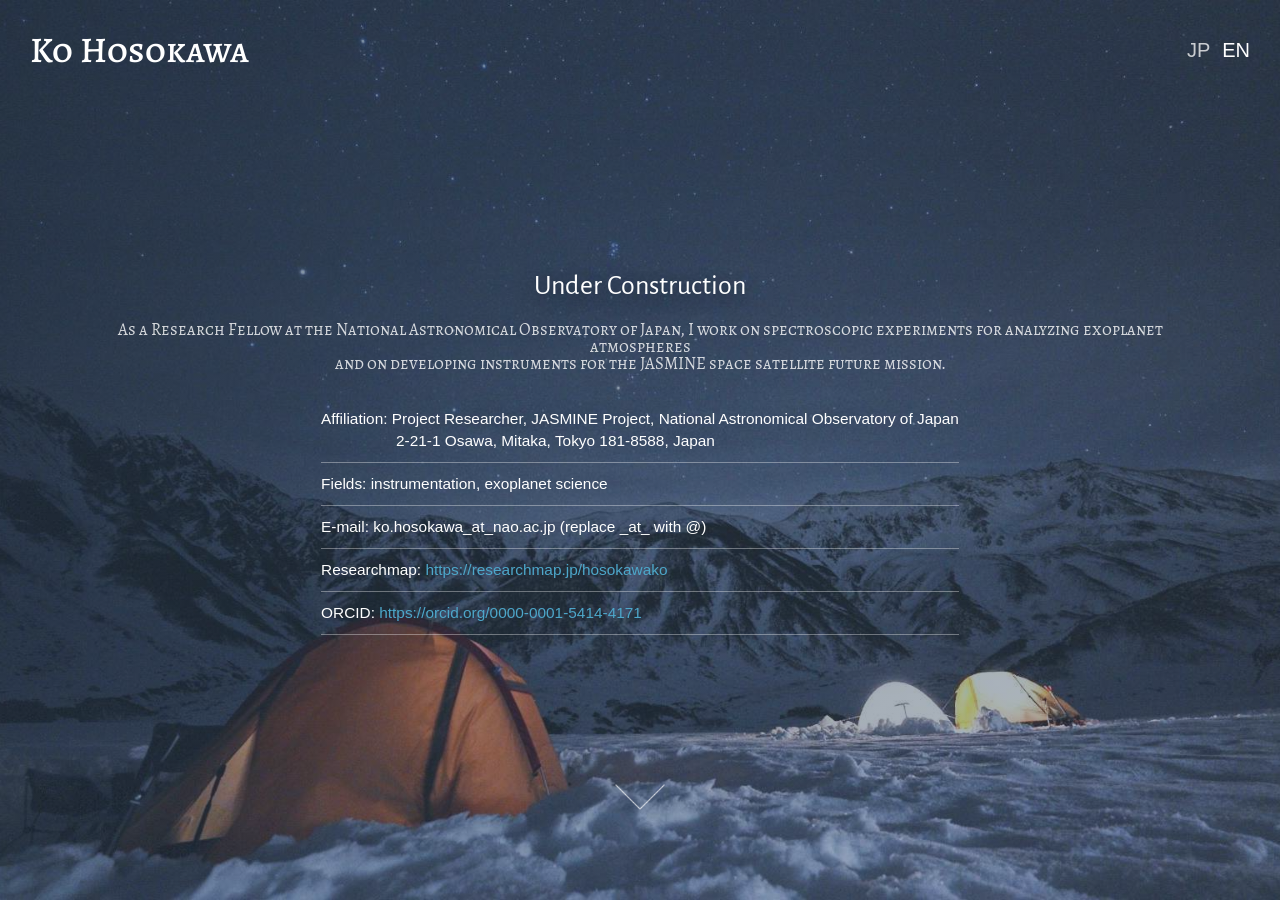
==== en.html @ 8be9e7e9 "260130-update" ====
<!DOCTYPE html>
<!--[if IE 7 ]><html class="ie ie7 lte9 lte8 lte7" lang="en-US"><![endif]-->
<!--[if IE 8]><html class="ie ie8 lte9 lte8" lang="en-US"><![endif]-->
<!--[if IE 9]><html class="ie ie9 lte9" lang="en-US"><![endif]-->
<!--[if (gt IE 9)|!(IE)]><!-->
<html class="noIE" lang="en-US">
<!--<![endif]-->
	<head>
		<title>Ko Hosokawa | CV</title>

		<meta http-equiv="X-UA-Compatible" content="IE=edge">
		<meta http-equiv="Content-Type" content="text/html; charset=UTF-8"/>
		<meta name="viewport" content="width=device-width, initial-scale = 1.0, maximum-scale=1.0, user-scalable=no"/>
		
		<link rel="stylesheet" href="https://fonts.googleapis.com/css?family=PT+Sans">
		<link rel="stylesheet" href="https://fonts.googleapis.com/css?family=Droid+Serif:regular,bold"/>
		<link rel="stylesheet" href="https://fonts.googleapis.com/css?family=Alegreya+Sans:regular,italic,bold,bolditalic"/>
		<link rel="stylesheet" href="https://fonts.googleapis.com/css?family=Nixie+One:regular,italic,bold,bolditalic"/>
		<link rel="stylesheet" href="https://fonts.googleapis.com/css?family=Alegreya+SC:regular,italic,bold,bolditalic"/>
		
		<link rel="stylesheet" href="assets/css/bootstrap.min.css">
		<link rel="stylesheet" href="assets/css/font-awesome.min.css">
		<link rel="stylesheet" href="assets/css/style.css" media="screen"/>
	</head>
	
	<body>
		<div id="wrapper">
			
			<div id="header" class="content-block header-wrapper">
				<div class="header-wrapper-inner">
					<section class="top clearfix">
						<div class="pull-left">
							<h1><a class="logo">Ko Hosokawa</a></h1>
						</div>
						<div class="pull-right lang-switch">
							<a class="flag-link" href="index.html" aria-label="日本語ページ">JP</a>
							<a class="flag-link active" href="en.html" aria-label="English page">EN</a>
						</div>
					</section>
					<section class="center hero">
						<div id="profile" class="hero-profile container text-center">
							<div class="slogan">
							Under Construction
							</div>
							<div class="secondary-slogan">
								As a Research Fellow at the National Astronomical Observatory of Japan, I work on spectroscopic experiments for analyzing exoplanet atmospheres<br>
								and on developing instruments for the JASMINE space satellite future mission.
							</div>
							<ul class="lined-list hero-profile-list">
								<li>Affiliation: Project Researcher, JASMINE Project, National Astronomical Observatory of Japan<br>
								　　　　　2-21-1 Osawa, Mitaka, Tokyo 181-8588, Japan</li>
								<li>Fields: instrumentation, exoplanet science</li>
								<li>E-mail: ko.hosokawa_at_nao.ac.jp (replace _at_ with @)</li>
								<li>Researchmap: <a href="https://researchmap.jp/hosokawako" target="_blank" rel="noopener">https://researchmap.jp/hosokawako</a></li>
								<li>ORCID: <a href="https://orcid.org/0000-0001-5414-4171" target="_blank" rel="noopener">https://orcid.org/0000-0001-5414-4171</a></li>
							</ul>
						</div>
					</section>
					
					<section class="bottom">
						<a id="scrollToContent" href="#background">
							<img src="assets/images/arrow_down.png" alt="Scroll down">
						</a>
					</section>
				</div>
			</div><!-- header -->

			<!-- <div class="content-block cv-section" id="research">
				<div class="container">
					<header class="block-heading cleafix">
						<h1>Main Research &amp; Development</h1>
						<h3>Gas-Cell Spectroscopy</h3>
					</header>
					<p class="indent-text">Currently, many exoplanets being studied by ground-based and space telescopes are thought to possess hot atmospheres dominated by hydrogen and helium.
Advances in observational techniques for obtaining high-resolution spectral data of exoplanets and in their analysis methods have enabled the estimation of atmospheric composition, temperature, and pressure structures from the shapes of molecular absorption lines in the spectra in recent years.
						However, the accuracy of these estimates heavily depends on experimental data for molecular absorption lines. Currently, there is a significant lack of accumulated data measured in high-temperature environments different from Earth's, or in atmospheres dominated by hydrogen and helium.
						　Therefore, we developed an experimental system capable of recreating conditions similar to exoplanetary atmospheres. This system involves sealing a mixture of hydrogen, helium, and a small amount of molecules (methane in the graph below) into a cylindrical glass cell and heating it in an electric furnace up to 1000K.
						By passing laser light through this gas cell and recording changes in transmitted light with a photodiode sensor while varying the wavelength, we can measure molecular absorption spectra.
                        Molecular absorption lines broaden due to collisions with background molecules (pressure broadening), and this broadening differs between Earth's atmosphere and hydrogen-dominant atmospheres. By comparing the obtained experimental spectra with models,
						we have for the first time experimentally measured the pressure broadening of methane molecular absorption lines under hydrogen and helium background atmospheres. (Hosokawa et al., 2025)
We are currently updating the experimental setup to analyze carbon monoxide (CO), which, like methane, exhibits prominent absorption in planetary atmospheric spectra.</p>

					<div class="row">
						<div class="col-sm-6">
							<img class="Experimental-setup" src="assets/images/Gascell-overview_fig_HP.png" alt="Gas cell experimental setup">
						</div>
						<div class="col-sm-6">
							<img class="CH4-spectra" src="assets/images/240703_w1600-1630_r00025_CH4VMR01-5path_T300-1000K_VSTemp_overlay.jpg" alt="CH4 spectra">
						</div>
					</div>

					<div class="spacer-lg"></div>

					<h3>Detector Box Unit for the JASMINE Infrared Astrometry Satellite</h3>
					<p class="indent-text">JASMINE is an infrared astrometry mission targeting the Galactic center region and mid-period M-dwarf planet transits, aiming for launch around 2032. I develop the Detector Box Unit (DBU) that houses and cools the focal plane detector while shielding stray light and heat.</p>
					<p class="indent-text">JASMINE mission site: <a href="https://jasmine.nao.ac.jp/" target="_blank" rel="noopener">https://jasmine.nao.ac.jp/</a></p>
					<div class="text-center research-image-wrapper">
						<a href="https://www.isas.jaxa.jp/missions/spacecraft/future/jasmine.html" target="_blank" rel="noopener">
							<img class="JASMINE" src="assets/images/JASMINE_main4.jpg" alt="JASMINE satellite">
						</a>
					</div>
					<section class="block-body">
					</section>
				</div>
			</div>

			<div class="content-block cv-section alt" id="background">
				<div class="container">
					<header class="block-heading cleafix">
						<h1>Education &amp; Work</h1>
					</header>
					<section class="block-body">
						<div class="cv-timeline">
							<div class="cv-item">
								<div class="cv-year">Apr 2025 – Present</div>
								<div class="cv-content">
									<div class="cv-title">Project Researcher</div>
									<div class="cv-meta">National Astronomical Observatory of Japan, JASMINE Project</div>
									<p class="cv-note"></p>
								</div>
							</div>
							<div class="cv-item">
								<div class="cv-year">Apr 2021 – Mar 2025</div>
								<div class="cv-content">
									<div class="cv-title">Ph.D. in Science</div>
									<div class="cv-meta">SOKENDAI (Graduate University for Advanced Studies), Astronomy</div>
									<p class="cv-note">Thesis: “Experimental Study of Hot CH<sub>4</sub> Spectral Line Broadening in H<sub>2</sub> and He Environment for the Atmospheres of Substellar Objects”</p>
								</div>
							</div>
							<div class="cv-item">
								<div class="cv-year">Apr 2018 – Mar 2021</div>
								<div class="cv-content">
									<div class="cv-title">R&amp;D Engineer (Electrical Systems)</div>
									<div class="cv-meta">Honda Motor Co., Ltd.</div>
									<p class="cv-note">Developed electrical systems for motorcycles</p>
								</div>
							</div>
							<div class="cv-item">
								<div class="cv-year">Apr 2016 – Mar 2018</div>
								<div class="cv-content">
									<div class="cv-title">M.Sc. (Science), withdrew after completion</div>
									<div class="cv-meta">SOKENDAI, Astronomy</div>
									<p class="cv-note"></p>
								</div>
							</div>
							<div class="cv-item">
								<div class="cv-year">Apr 2012 – Mar 2016</div>
								<div class="cv-content">
									<div class="cv-title">B.Sc. (Science)</div>
									<div class="cv-meta">Tohoku University, Department of Geophysics</div>
									<p class="cv-note"></p>
								</div>
							</div>
						</div>
					</section>
				</div>
			</div>

			<div class="content-block cv-section" id="publications">
				<div class="container">
					<header class="block-heading cleafix">
						<h1>Publications</h1>
					</header>
					<section class="block-body">
						<h3 class="section-subtitle">First-Author (Peer-Reviewed)</h3>
						<ol class="pub-list">
							<li><span class="pub-title">Measurement of Methane Line Broadening in Hot Hydrogen/Helium Atmospheres at λ = 1.60–1.63 μm for Substellar Object Spectroscopy</span>, ApJ 984, 92–108, 2025 (Hosokawa et al.)</li>
						</ol>

						<h3 class="section-subtitle">Co-Author (Peer-Reviewed)</h3>
						<ol class="pub-list">
							<li><span class="pub-title">Differentiable Modeling of Planet and Substellar Atmosphere: High-Resolution Emission, Transmission, and Reflection Spectroscopy with ExoJAX2</span>, ApJ 985, 2, 263, 2025 (Kawahara, Kawashima, Tada, Ishikawa, <b>Hosokawa</b>, et al.)</li>
						</ol>
					</section>
				</div>
			</div>

			<div class="content-block cv-section alt" id="presentations">
				<div class="container">
					<header class="block-heading cleafix">
						<h1>Presentations</h1>
					</header>
					<section class="block-body">
						<h3 class="section-subtitle">Oral</h3>
						<ul class="pub-list">
							<li>High-temperature CH<sub>4</sub> line broadening in H<sub>2</sub>/He for exoplanet/brown dwarf atmospheres, Optical &amp; Infrared Astronomy Symposium (thesis session), 2025/11</li>
							<li>Experimental Determination of CH<sub>4</sub> Pressure-Broadening in Hot H<sub>2</sub>/He Atmosphere Using Bayesian Inference, Astronomical Society of Japan Autumn Meeting, 2025/09</li>
							<li>High-Temperature Gas Cell Experiment: Molecular Spectra in H<sub>2</sub>-Dominated Atmospheres for Exoplanet Studies, Visible-Infrared Instrumentation Workshop 2024, 2024/11</li>
							<li>Spectral Line Profile Measurement of Methane for Investigating Atmospheres Rich in H<sub>2</sub> and He, Japan Geoscience Union Meeting, 2024/05</li>
						</ul>

						<h3 class="section-subtitle">Poster</h3>
						<ul class="pub-list">
							<li>Optical measurements in simulated exoplanet atmospheres, 25th Space Science Symposium (with booth poster), 2025/08</li>
							<li>Pressure-broadening Measurement of CH<sub>4</sub> in H<sub>2</sub>/He at 1.6 μm for Gaseous Exoplanet Atmospheres, 26th International Conference on Spectral Line Shapes, 2024/06</li>
						</ul>
					</section>
				</div>
			</div>

			<div class="content-block cv-section" id="grants">
				<div class="container">
					<header class="block-heading cleafix">
						<h1>Grants &amp; Fellowships</h1>
					</header>
					<section class="block-body">
						<h3 class="section-subtitle">Grants (PI)</h3>
						<ul class="lined-list">
							<li>Astronomy Promotion Foundation Research Grant, Nov 2025 (total 500k JPY)<br>“Building a versatile high-temperature molecular absorption experiment platform for precise exoplanet atmospheric analyses”</li>
							<li>JSPS KAKENHI, Research Activity Start-up, Jul 2025 – Mar 2027 (total 2.73M JPY; direct 2.10M)<br>“Expanding experimental foundations for high-temperature molecular absorption to refine exoplanet atmospheric analysis”</li>
						</ul>

						<h3 class="section-subtitle">Fellowships</h3>
						<ul class="lined-list">
							<li>Tobe Maki Foundation Scholarship: Apr 2024 – Mar 2025</li>
							<li>SOKENDAI Fellowship (Challenger Type): Apr 2022 – Mar 2024 (JST SPRING, JPMJSP2104)</li>
							<li>Junior Research Associate: Oct 2016 – Mar 2018; Apr 2021 – Mar 2022; Apr 2024 – Mar 2025 (NAOJ)</li>
						</ul>
					</section>
				</div>
			</div>

			<div class="content-block cv-section alt" id="awards">
				<div class="container">
					<header class="block-heading cleafix">
						<h1>Awards</h1>
					</header>
					<section class="block-body">
						<ul class="lined-list">
							<li>Best Presentation, Optical &amp; Infrared Astronomy Symposium (Thesis Session), 2025/11</li>
							<li>Gold Prize, Young Researcher Award, Visible-Infrared Instrumentation Workshop 2024, 2024/11</li>
						</ul>
					</section>
				</div>
			</div>

			<div class="content-block cv-section" id="patents">
				<div class="container">
					<header class="block-heading cleafix">
						<h1>Patents</h1>
					</header>
					<section class="block-body">
						<ul class="lined-list">
							<li>Patent 7413572: Akira Hosokawa, Masato Nakata, Akihiko Tomoda, Shunichi Nakabayashi, “Vehicle”</li>
							<li>11 co-inventor patents on motorcycle sensors and vehicle control<br>
								(Patent Nos. 7197551, 7197552, 7232162, 7331270, 7342287, 7366142, 7416675, 7428619, 7499401, 7503703, 7530506)</li>
						</ul>
					</section>
				</div>
			</div>

			<div class="content-block" id="footer">
				<div class="container">
					<div class="row">
						<div class="col-xs-6">&copy; 2026 Ko Hosokawa</div>
					</div>
				</div>
			</div>#footer -->


		</div><!--/#wrapper-->




		<script src="assets/js/jquery-2.1.3.min.js"></script>
		<script src="assets/js/jquery-migrate-1.2.1.min.js"></script>
		<script src="assets/js/bootstrap.min.js"></script>
		<script src="assets/js/jquery.actual.min.js"></script>
		<script src="assets/js/jquery.scrollTo.min.js"></script>
		<script src="assets/js/script.js"></script>

	</body>
</html>
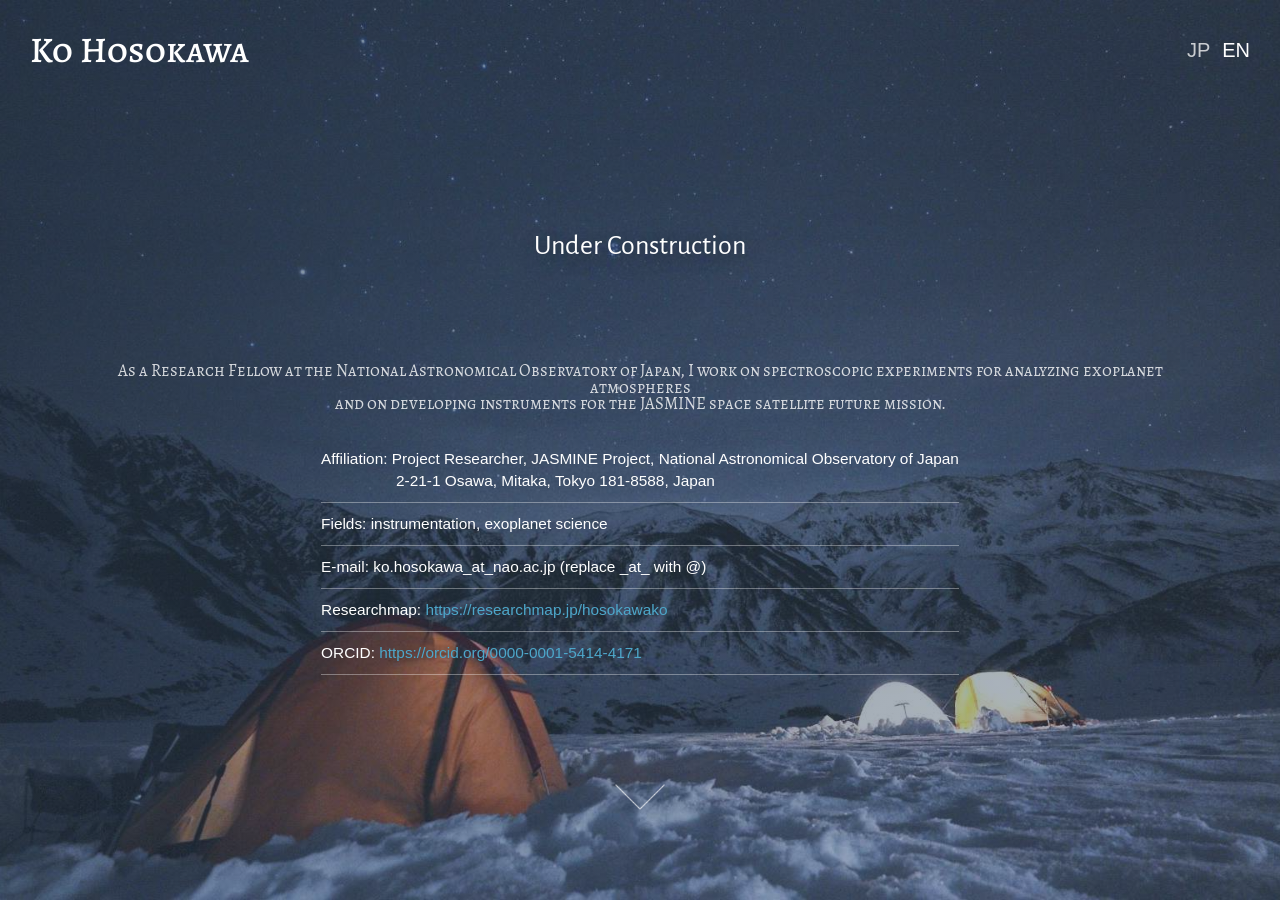
==== commit 92ddffa9: "261119Update" ====
--- a/en.html
+++ b/en.html
@@ -116,7 +116,7 @@
 								<div class="cv-content">
 									<div class="cv-title">Project Researcher</div>
 									<div class="cv-meta">National Astronomical Observatory of Japan, JASMINE Project</div>
-									<p class="cv-note"></p>
+									<p class="cv-note">Concurrent appointment: Sep 2026 – Present, Adjunct Lecturer, Hosei University (Experiments of Fundamental Sciences I)</p>
 								</div>
 							</div>
 							<div class="cv-item">
@@ -162,12 +162,19 @@
 						<h1>Publications</h1>
 					</header>
 					<section class="block-body">
-						<h3 class="section-subtitle">First-Author (Peer-Reviewed)</h3>
+						<h3 class="section-subtitle">First-Author</h3>
+						<h4 class="publication-review-subtitle">Peer-Reviewed</h4>
 						<ol class="pub-list">
 							<li><span class="pub-title">Measurement of Methane Line Broadening in Hot Hydrogen/Helium Atmospheres at λ = 1.60–1.63 μm for Substellar Object Spectroscopy</span>, ApJ 984, 92–108, 2025 (Hosokawa et al.)</li>
 						</ol>
 
-						<h3 class="section-subtitle">Co-Author (Peer-Reviewed)</h3>
+						<h4 class="publication-review-subtitle">Non-Peer-Reviewed</h4>
+						<ol class="pub-list">
+							<li><a href="https://www.spiedigitallibrary.org/conference-proceedings-of-spie/14149/3102176/High-temperature-transmission-spectroscopy-system-for-molecular-pressure-broadening-measurements/10.1117/12.3102176.full" target="_blank" rel="noopener"><span class="pub-title">High-temperature transmission spectroscopy system for molecular pressure broadening measurements in exoplanetary atmospheric conditions</span></a>, Proc. SPIE 14149, 96, 2026 (Hosokawa et al.)</li>
+						</ol>
+
+						<h3 class="section-subtitle">Co-Author</h3>
+						<h4 class="publication-review-subtitle">Peer-Reviewed</h4>
 						<ol class="pub-list">
 							<li><span class="pub-title">Differentiable Modeling of Planet and Substellar Atmosphere: High-Resolution Emission, Transmission, and Reflection Spectroscopy with ExoJAX2</span>, ApJ 985, 2, 263, 2025 (Kawahara, Kawashima, Tada, Ishikawa, <b>Hosokawa</b>, et al.)</li>
 						</ol>
--- a/assets/css/style.css
+++ b/assets/css/style.css
@@ -0,0 +1,867 @@
+
+
+
+
+/* ///////////////////////////////////////////////////////////////////// 
+//  01 - Global 
+/////////////////////////////////////////////////////////////////////*/
+
+* {outline: none !important;}
+
+::selection {
+	background-color: #475B6F;
+	color: #fff;
+}
+
+html {
+	-webkit-font-smoothing: antialiased;
+	text-rendering: optimizeLegibility;
+	-webkit-text-size-adjust: none;
+	-ms-text-size-adjust: none;
+	overflow-y: scroll;
+	scroll-behavior: smooth;
+}
+
+body {
+	color: #6a6a6a;	
+	background: #f1f0f0;
+}
+
+p {margin: 0 0 20px 0;	}
+
+img {
+	max-width: 100%;
+	height: auto;
+}
+
+a {
+	text-decoration: none;
+	outline: none;
+}
+
+a{	
+	color: #4da7ca;
+	-o-transition: all .4s;
+	-ms-transition: all .4s;
+	-moz-transition: all .4s;
+	-webkit-transition: all .4s;
+	transition: all .4s;
+}
+
+a:hover {
+	color: #4290ae;	
+}
+
+
+h1, h2, h3, h4, h5, h6{		
+	margin: 0 0 15px 0;	
+	color: #3A4F52;
+	font-family: 'Alegreya Sans';
+}
+
+.btn{border-radius: 0;}
+.btn-o {
+    border: 1px solid #3A4F52;
+    color: #3A4F52;
+}
+.btn-o:hover {
+    background: #3A4F52;
+    color: white;
+}
+.btn.btn-o-white {
+    border: 1px solid white;
+    color: white;
+	background: transparent;
+}
+.btn.btn-o-white:hover {
+	background: white;
+	color: #6a6a6a;
+}
+.hero-actions .btn {
+	margin: 0 10px 10px 0;
+}
+
+
+/*////////////////////////////////////////////////////////////////////////
+//  01.5 - CV layout
+///////////////////////////////////////////////////////////////////////*/
+
+.cv-section {
+	background: #f8f9fb;
+	color: #3A4F52;
+}
+.cv-section.alt {
+	background: #ffffff;
+}
+
+.block-heading p {
+	max-width: 760px;
+	color: #5a6670;
+}
+
+.lined-list {
+	list-style: none;
+	padding-left: 0;
+	margin: 0;
+	font-size: 1.1em;
+}
+.lined-list li {
+	padding: 10px 0;
+	border-bottom: 1px solid #e3e7eb;
+}
+
+.cv-timeline {
+	border-left: 2px solid #d8dee4;
+	padding-left: 25px;
+}
+.cv-item {
+	position: relative;
+	margin-bottom: 25px;
+}
+.cv-item:before {
+	content: '';
+	position: absolute;
+	left: -32px;
+	top: 8px;
+	width: 14px;
+	height: 14px;
+	background: #4da7ca;
+	border-radius: 50%;
+	box-shadow: 0 0 0 4px rgba(77,167,202,0.15);
+}
+.cv-year {
+	font-weight: 700;
+	color: #2B3E51;
+	margin-bottom: 6px;
+}
+.cv-title {
+	font-size: 18px;
+	font-weight: 700;
+}
+.cv-meta {
+	color: #6a6a6a;
+	font-style: italic;
+	margin-bottom: 6px;
+	font-size: 1.1em;
+}
+.cv-note {
+	margin-bottom: 0;
+	color: #4c5560;
+	font-size: 1.1em;
+}
+
+.section-subtitle {
+	margin-top: 30px;
+	font-weight: 700;
+	letter-spacing: 0.3px;
+}
+
+.publication-review-subtitle {
+	margin: 14px 0 10px 10px;
+	font-weight: 700;
+	letter-spacing: 0.2px;
+}
+
+.pub-list {
+	margin-left: 20px;
+	line-height: 1.5em;
+	font-size: 1.1em;
+}
+.pub-list.unstyled {
+	list-style: none;
+	margin-left: 0;
+	padding-left: 0;
+}
+.pub-title {
+	font-weight: 700;
+	color: #2B3E51;
+}
+.pub-venue {
+	color: #6a6a6a;
+}
+
+/* Keep the gas cell setup and spectra images the same height while preserving aspect ratios */
+.experiment-images {
+	display: flex;
+	gap: 20px;
+	align-items: center;
+	justify-content: center;
+	flex-wrap: nowrap;
+	width: 100%;
+}
+.experiment-item {
+	display: flex;
+	flex-direction: column;
+	align-items: center;
+	margin: 0;
+}
+.experiment-item-setup {
+	flex: 0 0 40%;
+	max-width: 40%;
+}
+.experiment-item-spectra {
+	flex: 0 0 60%;
+	max-width: 60%;
+}
+.Experimental-setup,
+.CH4-spectra {
+	height: 260px;
+	max-height: 260px;
+	width: auto;
+	max-width: 100%;
+	object-fit: contain;
+	display: block;
+}
+.experiment-caption {
+	margin-top: 2px;
+	font-size: 1em;
+	color: inherit;
+	text-align: center;
+}
+
+@media (max-width: 768px) {
+	.experiment-images {
+		flex-wrap: wrap;
+	}
+	.experiment-item {
+		flex: 0 0 100%;
+		max-width: 100%;
+	}
+	.Experimental-setup,
+	.CH4-spectra {
+		height: 220px;
+		max-height: 220px;
+	}
+}
+
+.section-subsubtitle {
+	margin-top: 20px;
+	font-size: 15px;
+	font-weight: 700;
+	letter-spacing: 0.3px;
+	color: #2B3E51;
+}
+
+.cv-tiles {
+	list-style: none;
+	padding-left: 0;
+	margin: 0;
+	display: grid;
+	grid-template-columns: repeat(auto-fit, minmax(260px, 1fr));
+	grid-gap: 15px;
+}
+.cv-tiles li {
+	background: #ffffff;
+	border: 1px solid #e3e7eb;
+	padding: 18px;
+	box-shadow: 0 8px 18px rgba(0,0,0,0.03);
+}
+.tile-label {
+	font-size: 12px;
+	letter-spacing: 1px;
+	text-transform: uppercase;
+	color: #4da7ca;
+	margin-bottom: 6px;
+}
+.tile-title {
+	font-size: 16px;
+	font-weight: 700;
+	color: #2B3E51;
+	margin-bottom: 4px;
+}
+.tile-meta {
+	color: #6a6a6a;
+}
+
+
+/*////////////////////////////////////////////////////////////////////////
+//  02 - Header
+///////////////////////////////////////////////////////////////////////*/
+
+#header {	
+	position: relative;
+	padding: 0 !important;
+}
+
+#header.header-wrapper {
+	background: url(../images/IMG_20211117_091901.jpg) no-repeat center center;
+	background-size: cover;
+	display: table;
+	height: 100vh;
+	width: 100%;
+	position: relative;
+	z-index: 1;
+	overflow-x: hidden; 
+}
+#header.header-wrapper:after {
+	content: '';
+	position: absolute;
+	top: 0;
+	left: 0;
+	right: 0;
+	bottom: 0;
+	background: linear-gradient(135deg, rgba(43,62,81,0.6), rgba(71,91,111,0.4));
+	z-index: 0;
+}
+
+@media screen and (max-width: 767px) and (orientation: landscape) {
+    #header.header-wrapper {
+		height: auto;
+		min-height: 100vh;
+		padding: 0px; 
+	} 
+}
+
+#header.header-wrapper .header-wrapper-inner {
+    display: table-cell;
+    text-align: center;
+    vertical-align: middle;
+    position: relative;
+    z-index: 2;
+}
+
+#header .top {
+	position:fixed;
+	top:0;
+	width: 100%;
+	padding: 30px;
+	height: auto;
+	z-index: 500;
+	-o-transition: all .5s;
+	-ms-transition: all .5s;
+	-moz-transition: all .5s;
+	-webkit-transition: all .5s;	
+	transition: all .5s;		
+}
+
+#header .top.solid {
+    background: #475B6F;
+    padding-top: 15px;
+    padding-bottom: 15px;
+}
+
+#header .top h1{
+	margin-bottom: 0;
+}
+#header .top.solid .toggleDrawer i {
+    padding-top: 8px;
+}
+#header .lang-switch {
+	padding-top: 6px;
+}
+.flag-link {
+	display: inline-block;
+	margin-left: 8px;
+	font-size: 20px;
+	color: white;
+	text-decoration: none;
+	opacity: 0.75;
+}
+.flag-link:hover, .flag-link.active {
+	opacity: 1;
+}
+
+#header .logo, #header .toggleDrawer{
+	font-family: 'Alegreya SC';
+	color: white;
+}
+
+#header .slogan{
+	font-size: 2em;
+	margin-bottom: 15px;
+	line-height: 1.5em;
+	font-family: 'Alegreya Sans';
+	color: white;
+	text-shadow: 0 6px 18px rgba(0,0,0,0.35);
+}
+/* Smaller, clearer sizing when the profile is shown in the hero */
+.hero-profile .slogan {
+	font-size: 2em;
+}
+#header .hero-profile .slogan {
+	margin-bottom: 96px;
+}
+
+#header .secondary-slogan{
+	font-size: 1.6em;
+	color: rgba(255,255,255,.5);
+	line-height: 1em;
+	font-family: 'Alegreya SC';
+}
+#header .hero {
+	padding: 20px;
+}
+#header .hero .secondary-slogan {
+	margin-bottom: 15px;
+	color: rgba(255,255,255,0.8);
+	font-size: 1.2em;
+	font-family: 'Alegreya SC';
+}
+.hero-profile .lined-list li {
+	color: white;
+	border-color: rgba(255,255,255,0.35);
+}
+.hero-profile-list {
+	display: inline-block;
+	text-align: left;
+	margin-top: 10px;
+}
+.hero-profile-details {
+	display: flex;
+	align-items: center;
+	justify-content: center;
+	gap: 80px;
+	width: 100%;
+}
+.hero-profile-details .hero-profile-list {
+	flex: 0 1 auto;
+	min-width: 0;
+	width: auto;
+	margin: 0;
+}
+.hero-profile-photo {
+	display: block;
+	flex: 0 1 auto;
+	width: 22%;
+	max-width: 190px;
+	height: auto;
+	margin: 0;
+}
+.hero-avatar {
+	display: inline-block;
+	border-radius: 50%;
+	padding: 6px;
+	background: rgba(255,255,255,0.2);
+	box-shadow: 0 10px 30px rgba(0,0,0,0.25);
+}
+.hero-avatar img {
+	width: 190px;
+	max-width: 100%;
+	border-radius: 50%;
+	border: 3px solid rgba(255,255,255,0.8);
+}
+.research-image {
+	width: 100%;
+	height: 260px;
+	object-fit: cover;
+	border: 4px solid #e3e7eb;
+	box-shadow: 0 12px 24px rgba(0,0,0,0.08);
+	margin-bottom: 20px;
+}
+.indent-text {
+	text-indent: 1.2em;
+	margin-bottom: 18px;
+	font-size: 1.1em;
+}
+.spacer-lg {
+	height: 48px;
+}
+.research-image-wrapper {
+	margin-top: 10px;
+}
+@media (max-width: 767px) {
+	.research-image {
+		height: 200px;
+	}
+}
+.JASMINE {
+	width: 60%;
+	height: auto;
+	max-width: 1000px;
+}
+
+#header .bottom {
+    bottom: 10%;
+	display: block;
+	position: absolute;
+	width: 100%;
+	z-index: 3;
+}
+#header .bottom a img {
+    width: 50px;
+}
+#header .bottom a {
+    opacity: 0.7;
+}
+#header .bottom a:hover {
+    opacity: 1;
+}
+
+
+/*////////////////////////////////////////////////////////////////////////
+//  03 - Drawer with menu
+///////////////////////////////////////////////////////////////////////*/
+
+
+/*////////////////////////////////////////////////////////////////////////
+//  04 - Parallax styles
+///////////////////////////////////////////////////////////////////////*/
+
+.content-block{
+	background:transparent no-repeat center center fixed;
+	-webkit-background-size:100%;
+	-moz-background-size:100%;
+	-o-background-size:100%;
+	background-size:100%;
+	background-size:cover;
+	-webkit-background-size:cover;
+	-moz-background-size:cover;
+	-o-background-size:cover;
+	overflow:hidden;
+	padding: 60px 0;
+}
+.parallax{
+	padding: 80px 0;
+}
+
+.block-body {
+	margin-top: 60px;
+}
+
+#services {
+	background-image: url(../images/traffic.jpg);
+	color: white;
+}
+#parallax {
+	background-image: url(../images/blue_mac2.jpg);
+	color: white;
+}
+#contact {
+	background-image: url(../images/newsletter-bg.png);
+	color: white;
+	background-color: #405162;
+}
+#parallax h1{
+	margin-bottom: 60px;
+	color: white;
+}
+
+
+
+
+/*////////////////////////////////////////////////////////////////////////
+//  05 - Recent works
+///////////////////////////////////////////////////////////////////////*/
+
+.recent-work {
+    width: 100%;
+    padding-bottom: 27%;
+    background: #C3C9CC;
+    display: table;
+    text-align: center;
+    vertical-align: middle;
+    padding-top: 27%;
+    background-size: 100%;
+    background-repeat: no-repeat;
+    background-position: center;
+    position: relative;
+    margin-bottom: 30px;
+}
+
+.recent-work span{
+	margin-top: -18px;
+	opacity: 0;
+	position: relative;
+	z-index: 1;
+}
+.recent-work:before {
+    background: rgba(2, 56, 58, 0.7);
+    height: 100%;
+    width: 100%;
+    position: absolute;
+    left: 0;
+    top: 0;
+    content: '';
+    opacity: 0;
+    -o-transition: all .2s;
+	-ms-transition: all .2s;
+	-moz-transition: all .2s;
+	-webkit-transition: all .2s;
+	transition: all .2s;
+}
+.recent-work:hover {
+    background-size: 200%;
+    background-position: center;
+}
+.recent-work:hover:before, .recent-work:hover span {
+    opacity: 1;
+}
+
+
+
+
+
+/*////////////////////////////////////////////////////////////////////////
+//  06 - Services
+///////////////////////////////////////////////////////////////////////*/
+
+#services h1, #services h2{
+	color: white;
+}
+.service i {
+    font-size: 60px;
+}
+.service {
+    padding: 0 25px;
+}
+
+
+
+
+/*////////////////////////////////////////////////////////////////////////
+//  07 - Blog
+///////////////////////////////////////////////////////////////////////*/
+
+
+#blog .blog-post img {
+    margin-bottom: 20px;
+}
+#blog .date {
+    margin-bottom: 15px;
+    font-style: italic;
+}
+
+
+/*////////////////////////////////////////////////////////////////////////
+//  08 - Testimonials
+///////////////////////////////////////////////////////////////////////*/
+
+
+#testimonials{
+	text-align: center;
+}
+#testimonials .testimonial > img {
+    border-radius: 100%;
+    margin-bottom: 15px;
+}
+#testimonials .testimonial {
+	padding: 25px;
+}
+
+
+/*////////////////////////////////////////////////////////////////////////
+//  09 - Contact
+///////////////////////////////////////////////////////////////////////*/
+
+
+#contact{
+	color: white;
+}
+#contact h1{color: white}
+
+.form-control-white {
+    background: transparent;
+    color: white;
+}
+
+.form-control-white::-webkit-input-placeholder { /* WebKit browsers */
+    color:    white;
+}
+.form-control-white:-moz-placeholder { /* Mozilla Firefox 4 to 18 */
+    color:    white;
+    opacity:  1;
+}
+.form-control-white::-moz-placeholder { /* Mozilla Firefox 19+ */
+    color:    white;
+    opacity:  1;
+}
+.form-control-white:-ms-input-placeholder { /* Internet Explorer 10+ */
+    color:    white;
+}
+
+
+/*////////////////////////////////////////////////////////////////////////
+//  10 - Footer
+///////////////////////////////////////////////////////////////////////*/
+
+
+#footer{ background: #2B3E51; color: white;}
+
+
+
+/*////////////////////////////////////////////////////////////////////////
+//  11 - Responsive styles
+///////////////////////////////////////////////////////////////////////*/
+
+@media (max-width: 991px) {
+	.content-block {
+		padding: 50px 0;
+	}
+	.block-body {
+		margin-top: 40px;
+	}
+	#header .top {
+		padding: 20px;
+	}
+	#header .slogan {
+		font-size: 1.8em;
+	}
+	#header .secondary-slogan {
+		font-size: 1.1em;
+	}
+}
+
+
+@media (max-width: 767px){
+	#header .bottom {
+		bottom: 8px;
+	}
+	#header .bottom a img {
+		width: 32px;
+	}
+
+	.blog-post {
+		margin-bottom: 40px;
+	}
+
+	.recent-work {
+		background-position: center;
+	}
+
+	.recent-work:before {
+		opacity: 1;
+	}
+
+	.recent-work span {
+		opacity: 1;
+	}
+
+	.cv-timeline {
+		border-left: 2px solid #d8dee4;
+		padding-left: 28px;
+	}
+	.cv-item {
+		padding-left: 20px;
+	}
+	.cv-item:before {
+		left: -7px;
+	}
+	.cv-section {
+		padding: 40px 0;
+	}
+	.cv-tiles {
+		grid-template-columns: 1fr;
+	}
+	.hero-actions .btn {
+		width: 100%;
+	}
+	.content-block {
+		padding: 32px 0;
+		background-attachment: scroll;
+	}
+	.block-body {
+		margin-top: 30px;
+	}
+	.indent-text {
+		text-indent: 0;
+		font-size: 1em;
+	}
+	#header .top {
+		padding: 14px 18px;
+	}
+	#header .slogan {
+		font-size: clamp(1.05em, 2.5vh, 1.4em);
+		line-height: 1.35;
+	}
+	#header .hero-profile .slogan {
+		margin-bottom: clamp(56px, 8vh, 80px);
+	}
+	#header .secondary-slogan {
+		font-size: 1em;
+	}
+	.hero-profile-list {
+		width: 100%;
+		font-size: clamp(0.78em, 1.8vh, 0.95em);
+	}
+	.hero-profile-details {
+		flex-direction: column;
+		gap: clamp(32px, 4vh, 40px);
+	}
+	.hero-profile-details .hero-profile-list {
+		width: fit-content;
+		max-width: 100%;
+	}
+	.hero-profile .lined-list li {
+		padding: clamp(3px, 0.7vh, 7px) 0;
+	}
+	.hero-profile-photo {
+		width: 40%;
+		max-height: 15vh;
+		object-fit: contain;
+	}
+	#header.header-wrapper {
+		height: 100vh;
+		height: 100svh;
+		min-height: 0;
+	}
+	#header .hero {
+		padding: 64px 12px 42px;
+	}
+	#header .top {
+		background: rgba(71,91,111,0.85);
+	}
+}
+
+@media (max-width: 480px) {
+	#drawer-right {
+		padding: 10px 20px;
+	}
+
+	#drawer-right .nav-pills>li>a {
+		font-size: 17px;
+	}
+
+	.nav-stacked>li+li {
+		margin-top: 0;
+	}
+
+	.nav>li>a {
+		padding: 8px 15px;
+	}
+
+	#drawer-right .social {
+		margin-top: 5px;
+	}
+
+	#header {
+		background-size: cover;
+	}
+	#header .top h1 {
+		font-size: 22px;
+	}
+	#header .slogan {
+		font-size: clamp(1em, 2.5vh, 1.3em);
+	}
+	.hero-profile-list {
+		font-size: clamp(0.78em, 1.8vh, 0.95em);
+	}
+}
+
+@media (max-width: 767px) and (max-height: 480px) {
+	#header .bottom {
+		display: none;
+	}
+	#header .hero {
+		padding: 48px 10px 8px;
+	}
+	#header .slogan {
+		font-size: 0.9em;
+		line-height: 1.2;
+	}
+	#header .hero-profile .slogan {
+		margin-bottom: 24px;
+	}
+	.hero-profile-details {
+		gap: 12px;
+	}
+	.hero-profile-list {
+		font-size: 0.68em;
+		line-height: 1.15;
+	}
+	.hero-profile .lined-list li {
+		padding: 2px 0;
+	}
+	.hero-profile-photo {
+		max-height: 10vh;
+	}
+}
